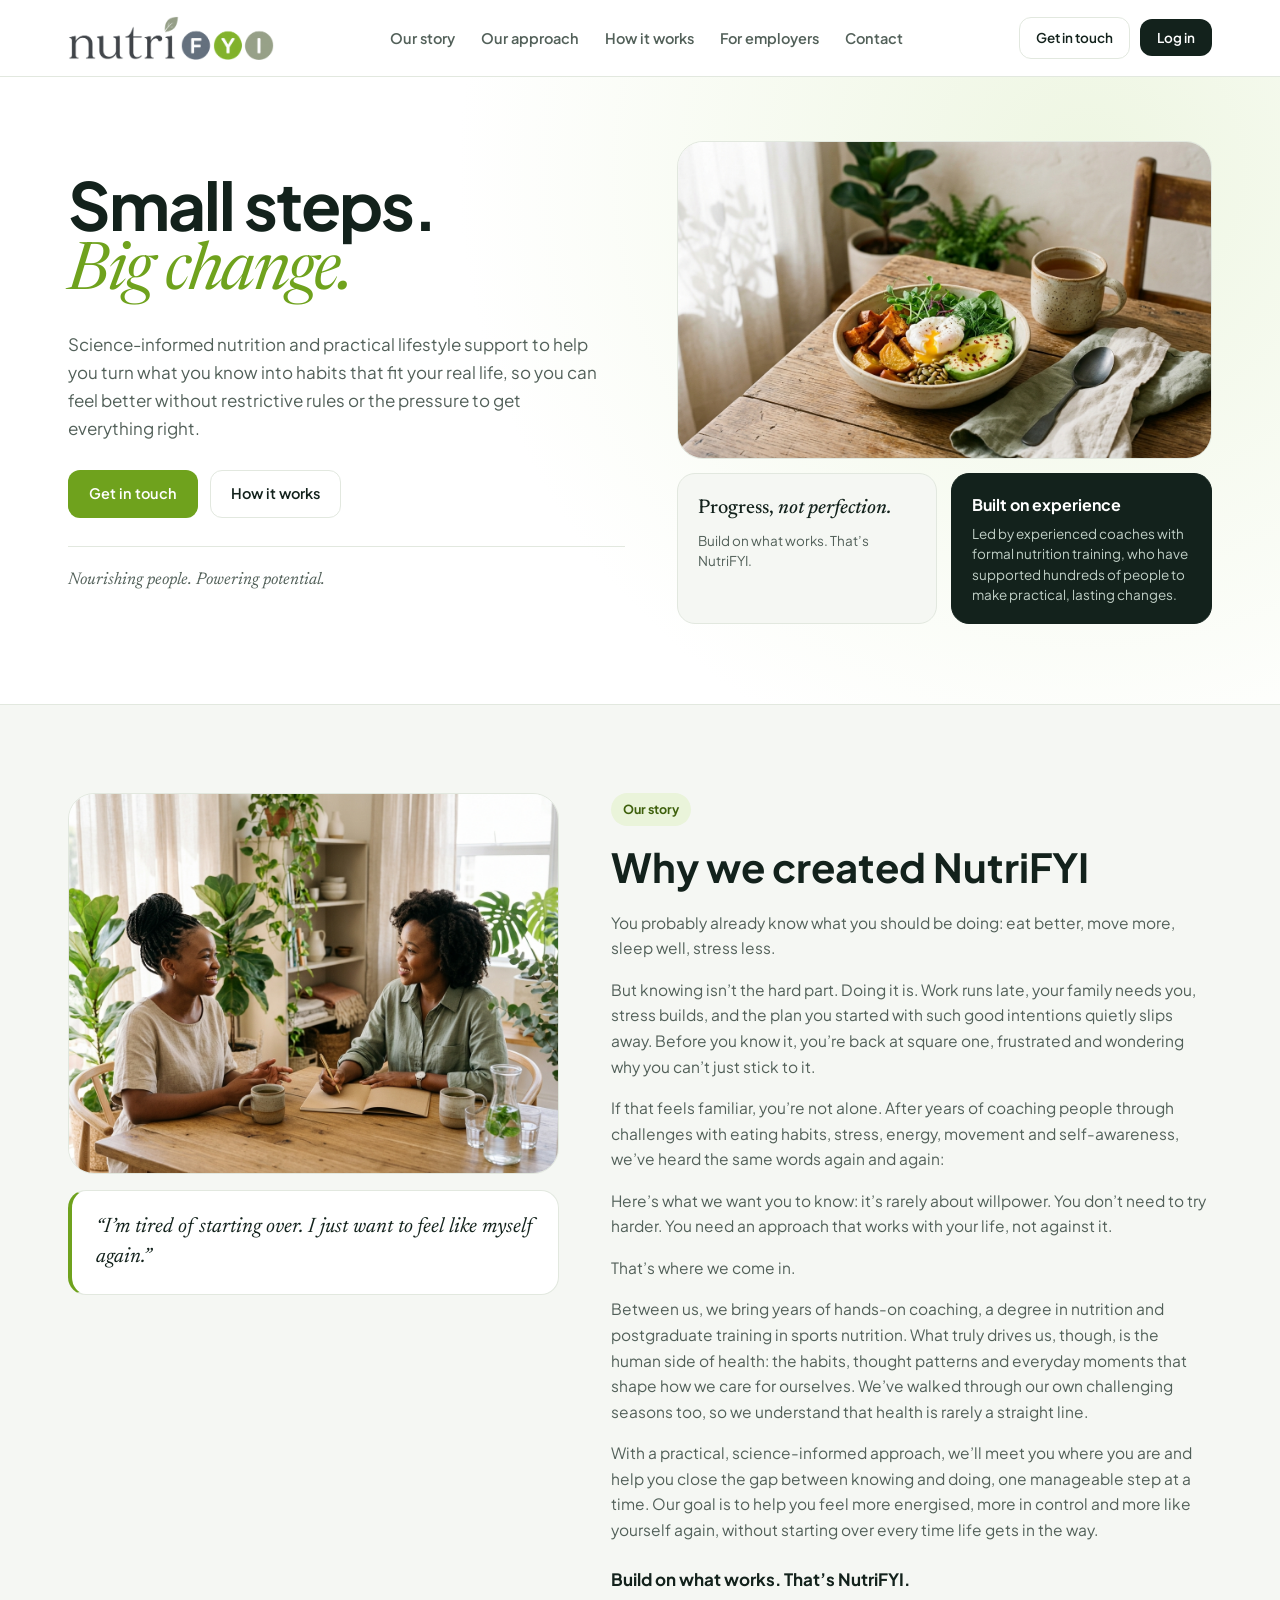
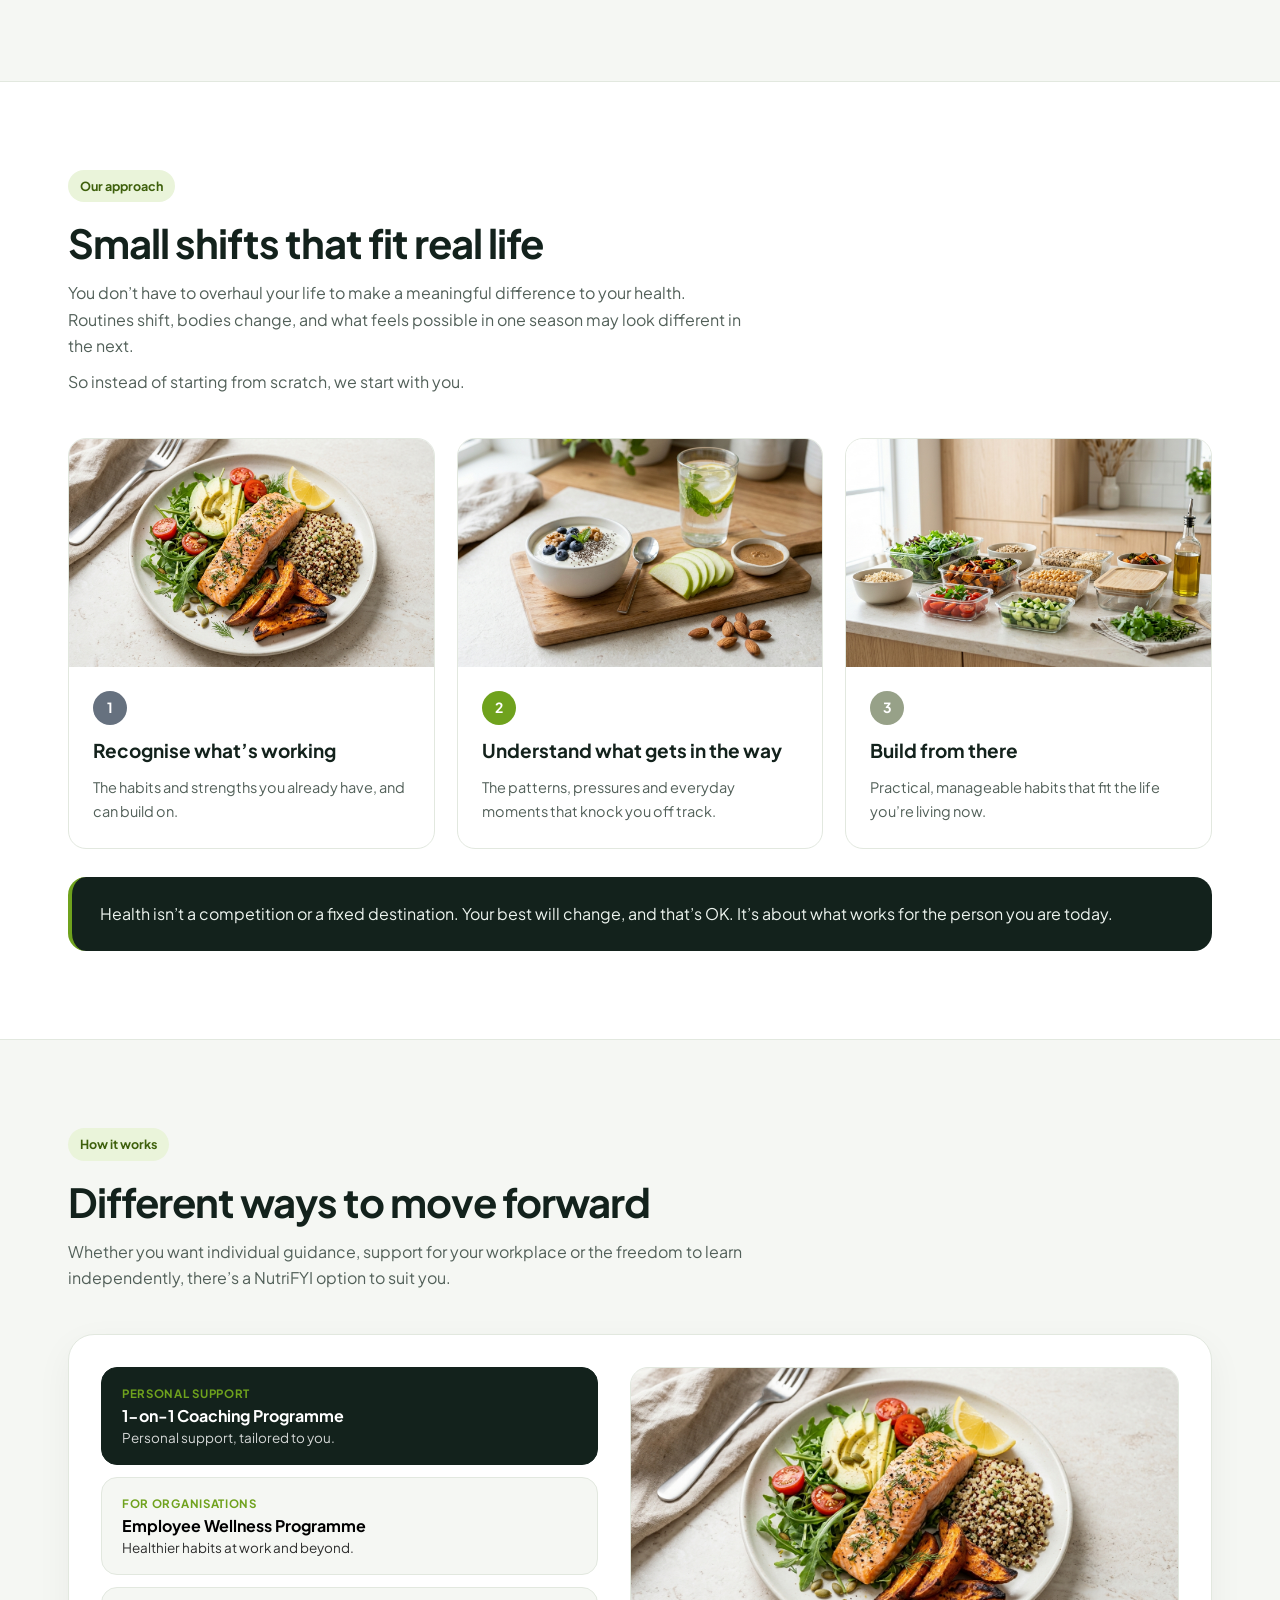
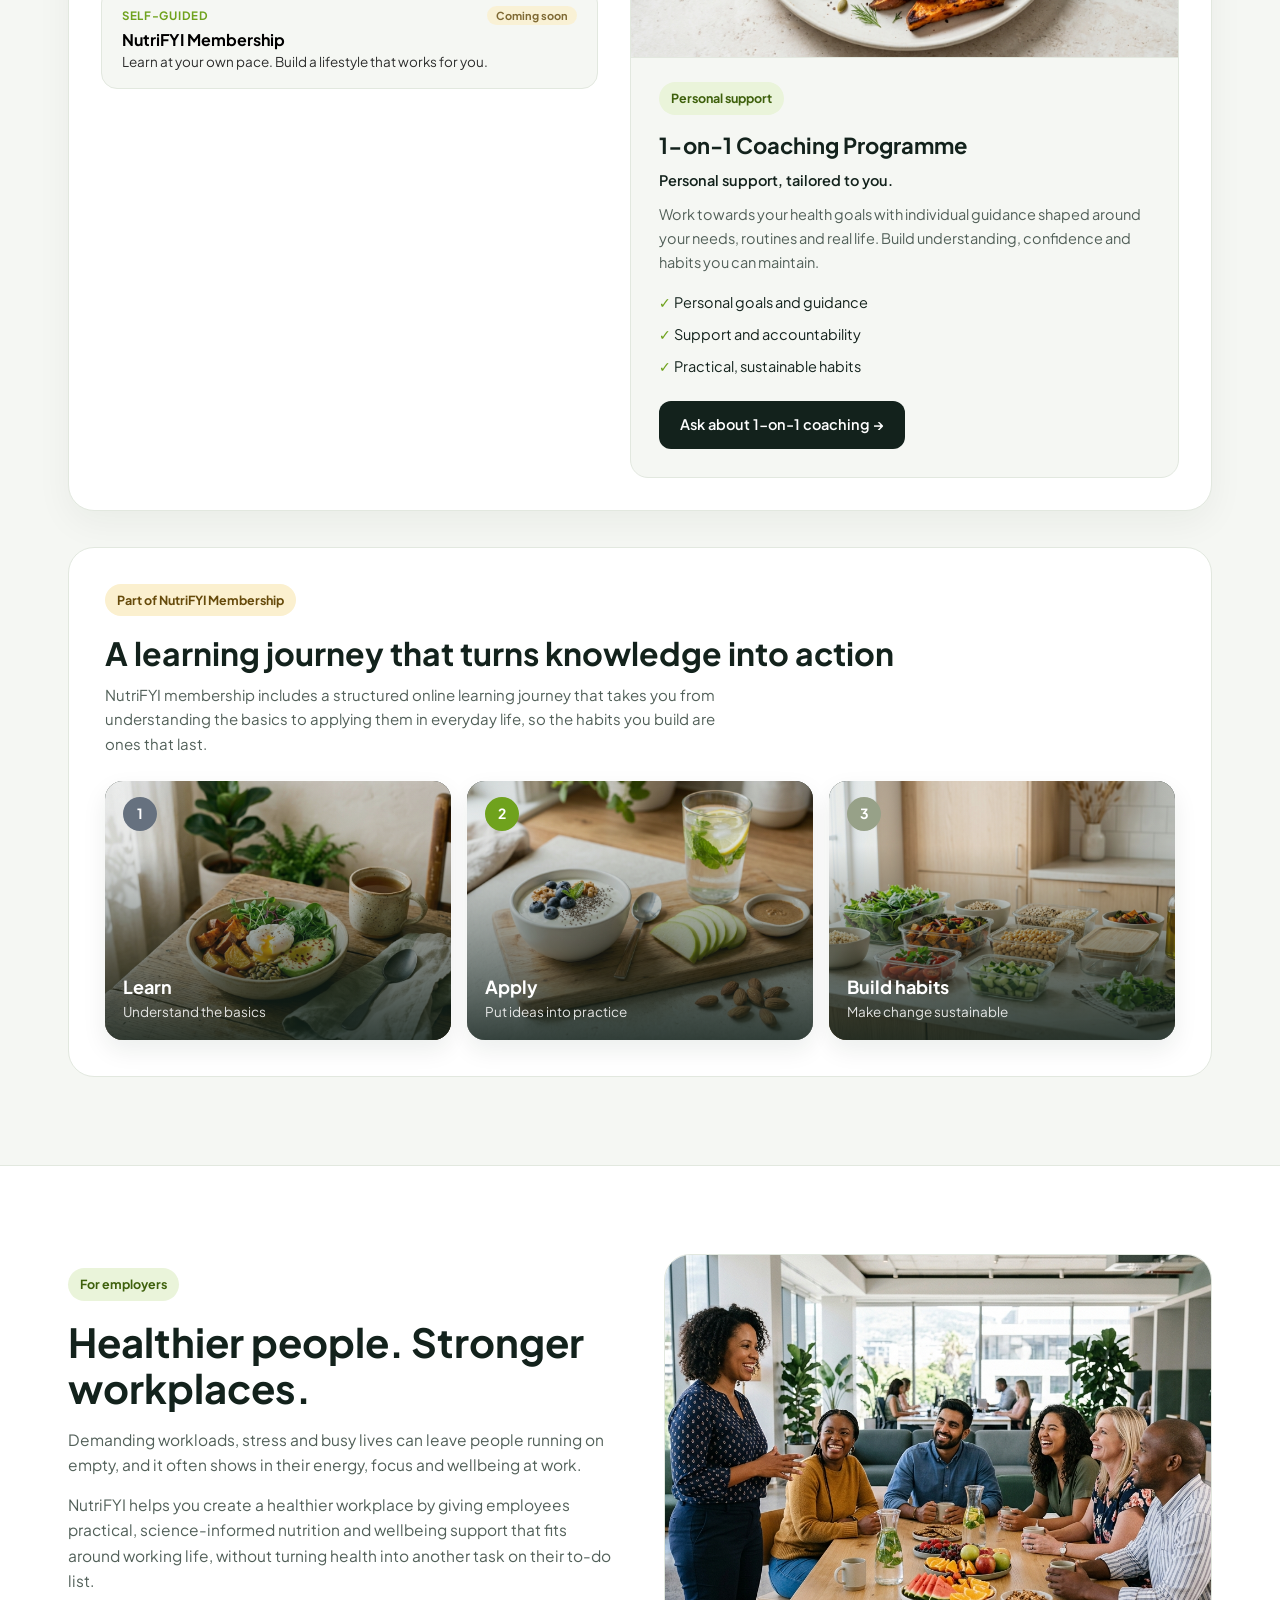
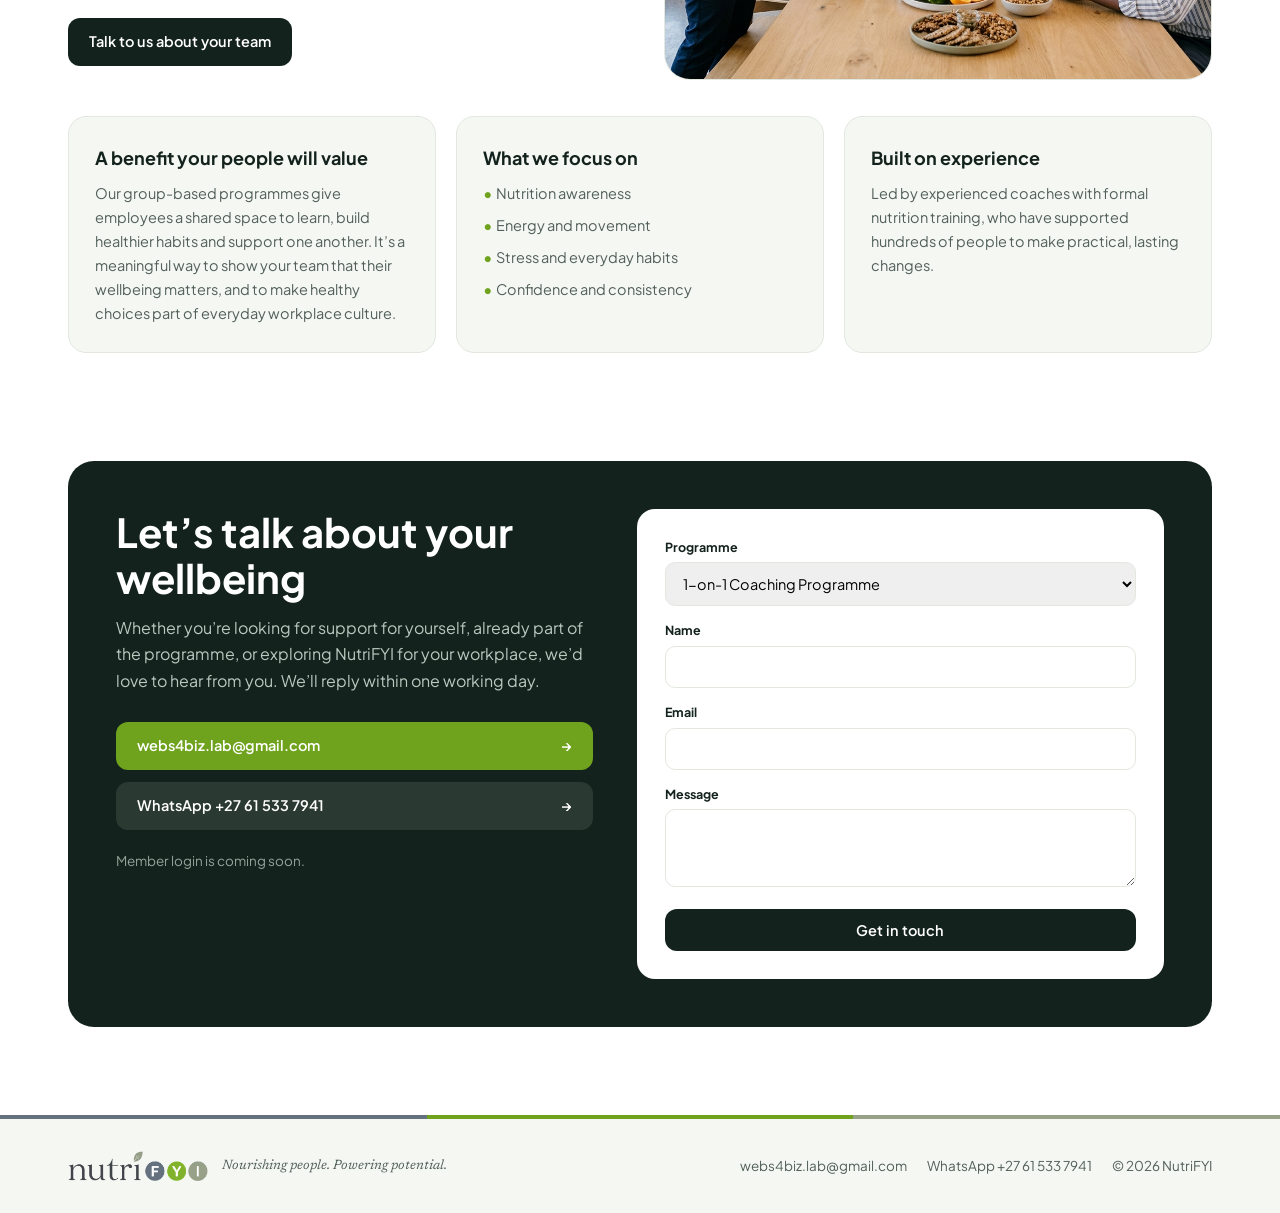
==== index.html @ c7977b9e "Initial NutriFYI website release" ====
<!DOCTYPE html>
<html lang="en">
<head>
  <meta charset="UTF-8" />
  <meta name="viewport" content="width=device-width, initial-scale=1.0" />
  <title>NutriFYI — Nourishing people. Powering potential.</title>
  <meta name="description" content="Science-informed nutrition and practical lifestyle support to help you turn what you know into habits that fit your real life." />
  <meta name="theme-color" content="#6fa21d" />

  <!-- Open Graph -->
  <meta property="og:type" content="website" />
  <meta property="og:title" content="NutriFYI — Small steps. Big change." />
  <meta property="og:description" content="Science-informed nutrition and practical lifestyle support for individuals and workplaces." />
  <meta property="og:image" content="assets/hero-editorial.jpg" />

  <link rel="icon" type="image/svg+xml" href="assets/favicon.svg" />
  <link rel="preconnect" href="https://fonts.googleapis.com" />
  <link rel="preconnect" href="https://fonts.gstatic.com" crossorigin />
  <link href="https://fonts.googleapis.com/css2?family=Newsreader:ital,opsz,wght@0,6..72,400;0,6..72,500;1,6..72,400&family=Plus+Jakarta+Sans:wght@400;500;600;700&display=swap" rel="stylesheet" />
  <link rel="stylesheet" href="css/styles.css" />
</head>
<body>

  <header>
    <div class="container nav">
      <a href="#top" class="brand" aria-label="NutriFYI home">
        <img src="assets/nutrifyi-logo.png" alt="NutriFYI" />
      </a>

      <ul class="nav-links">
        <li><a href="#story">Our story</a></li>
        <li><a href="#approach">Our approach</a></li>
        <li><a href="#how">How it works</a></li>
        <li><a href="#employers">For employers</a></li>
        <li><a href="#contact">Contact</a></li>
      </ul>

      <div class="nav-right">
        <a href="#contact" class="btn btn-outline btn-sm">Get in touch</a>
        <button type="button" class="btn btn-primary btn-sm" id="loginBtn" aria-expanded="false" aria-controls="loginPopover">Log in</button>
        <div class="login-popover" id="loginPopover" role="dialog" aria-label="Member login notice">
          <strong>Member login is coming soon.</strong>
          <p>We’ll let you know as soon as it’s ready.</p>
        </div>
      </div>

      <button type="button" class="mobile-btn" id="mobileMenuBtn" aria-label="Open menu" aria-expanded="false" aria-controls="mobileMenu">
        <svg width="20" height="20" viewBox="0 0 24 24" fill="none" stroke="currentColor" stroke-width="2"><path d="M4 7h16M4 12h16M4 17h16"/></svg>
      </button>
    </div>

    <nav class="mobile-menu" id="mobileMenu" aria-label="Mobile navigation">
      <a href="#story">Our story</a>
      <a href="#approach">Our approach</a>
      <a href="#how">How it works</a>
      <a href="#employers">For employers</a>
      <a href="#contact">Contact</a>
    </nav>
  </header>

  <main>
    <!-- Hero -->
    <section class="hero" id="top">
      <div class="container hero-grid">
        <div>
          <h1>Small steps.<span class="serif">Big change.</span></h1>
          <p class="hero-lede">
            Science-informed nutrition and practical lifestyle support to help you turn what you know into habits that fit your real life, so you can feel better without restrictive rules or the pressure to get everything right.
          </p>
          <div class="hero-actions">
            <a href="#contact" class="btn btn-leaf">Get in touch</a>
            <a href="#how" class="btn btn-outline">How it works</a>
          </div>
          <div class="hero-tagline">Nourishing people. Powering potential.</div>
        </div>

        <div class="hero-bento">
          <div class="bento-img-main">
            <img src="assets/hero-editorial.jpg" alt="Balanced whole-food breakfast bowl and herbal tea in natural morning light" />
          </div>
          <div class="bento-mini">
            <strong class="serif" style="font-size: 20px; font-weight: 500;">Progress, <em>not perfection.</em></strong>
            <p>Build on what works. That’s NutriFYI.</p>
          </div>
          <div class="bento-mini dark">
            <strong>Built on experience</strong>
            <p>Led by experienced coaches with formal nutrition training, who have supported hundreds of people to make practical, lasting changes.</p>
          </div>
        </div>
      </div>
    </section>

    <!-- Our Story -->
    <section class="section section-surface" id="story">
      <div class="container story-split">
        <div class="story-media-col">
          <div class="photo-card">
            <img src="assets/coaching-portrait.jpg" alt="NutriFYI coaching conversation over tea in a bright studio" loading="lazy" />
          </div>
          <blockquote class="story-quote-card">
            <p>“I’m tired of starting over. I just want to feel like myself again.”</p>
          </blockquote>
        </div>

        <div class="story-prose">
          <div class="pill-tag">Our story</div>
          <h2>Why we created NutriFYI</h2>
          <p>You probably already know what you should be doing: eat better, move more, sleep well, stress less.</p>
          <p>But knowing isn’t the hard part. Doing it is. Work runs late, your family needs you, stress builds, and the plan you started with such good intentions quietly slips away. Before you know it, you’re back at square one, frustrated and wondering why you can’t just stick to it.</p>
          <p>If that feels familiar, you’re not alone. After years of coaching people through challenges with eating habits, stress, energy, movement and self-awareness, we’ve heard the same words again and again:</p>
          <p>Here’s what we want you to know: it’s rarely about willpower. You don’t need to try harder. You need an approach that works with your life, not against it.</p>
          <p>That’s where we come in.</p>
          <p>Between us, we bring years of hands-on coaching, a degree in nutrition and postgraduate training in sports nutrition. What truly drives us, though, is the human side of health: the habits, thought patterns and everyday moments that shape how we care for ourselves. We’ve walked through our own challenging seasons too, so we understand that health is rarely a straight line.</p>
          <p>With a practical, science-informed approach, we’ll meet you where you are and help you close the gap between knowing and doing, one manageable step at a time. Our goal is to help you feel more energised, more in control and more like yourself again, without starting over every time life gets in the way.</p>
          <div class="story-signoff">Build on what works. That’s NutriFYI.</div>
        </div>
      </div>
    </section>

    <!-- Our Approach -->
    <section class="section" id="approach">
      <div class="container">
        <div class="section-head">
          <div class="pill-tag">Our approach</div>
          <h2>Small shifts that fit real life</h2>
          <p>You don’t have to overhaul your life to make a meaningful difference to your health. Routines shift, bodies change, and what feels possible in one season may look different in the next.</p>
          <p>So instead of starting from scratch, we start with you.</p>
        </div>

        <div class="method-grid">
          <div class="method-card">
            <div class="method-img-wrap">
              <img src="assets/food-balanced-lunch.jpg" alt="Balanced whole-food lunch plate with salmon, quinoa, roasted sweet potato, and greens" loading="lazy" />
            </div>
            <div class="method-body">
              <div class="step-badge" style="background: #66717f;">1</div>
              <h3>Recognise what’s working</h3>
              <p>The habits and strengths you already have, and can build on.</p>
            </div>
          </div>
          <div class="method-card">
            <div class="method-img-wrap">
              <img src="assets/food-smart-snacks.jpg" alt="Healthy afternoon snacks with Greek yogurt, berries, apple, almond butter, and mint water" loading="lazy" />
            </div>
            <div class="method-body">
              <div class="step-badge" style="background: #6fa21d;">2</div>
              <h3>Understand what gets in the way</h3>
              <p>The patterns, pressures and everyday moments that knock you off track.</p>
            </div>
          </div>
          <div class="method-card">
            <div class="method-img-wrap">
              <img src="assets/food-meal-prep.jpg" alt="Fresh weekly whole-food meal prep containers with leafy greens, roasted vegetables, grains, and chickpeas" loading="lazy" />
            </div>
            <div class="method-body">
              <div class="step-badge" style="background: #97a188;">3</div>
              <h3>Build from there</h3>
              <p>Practical, manageable habits that fit the life you’re living now.</p>
            </div>
          </div>
        </div>

        <div class="approach-callout">
          Health isn’t a competition or a fixed destination. Your best will change, and that’s OK. It’s about what works for the person you are today.
        </div>
      </div>
    </section>

    <!-- How It Works -->
    <section class="section section-surface" id="how">
      <div class="container">
        <div class="section-head">
          <div class="pill-tag">How it works</div>
          <h2>Different ways to move forward</h2>
          <p>Whether you want individual guidance, support for your workplace or the freedom to learn independently, there’s a NutriFYI option to suit you.</p>
        </div>

        <div class="finder-shell">
          <div class="finder-options">
            <button type="button" class="finder-opt active" data-key="coaching">
              <div class="finder-opt-top"><small>Personal support</small></div>
              <strong>1-on-1 Coaching Programme</strong>
              <span>Personal support, tailored to you.</span>
            </button>
            <button type="button" class="finder-opt" data-key="workplace">
              <div class="finder-opt-top"><small>For organisations</small></div>
              <strong>Employee Wellness Programme</strong>
              <span>Healthier habits at work and beyond.</span>
            </button>
            <button type="button" class="finder-opt" data-key="membership">
              <div class="finder-opt-top">
                <small>Self-guided</small>
                <span class="pill-tag pill-honey" style="margin:0; padding:3px 9px; font-size:11px;">Coming soon</span>
              </div>
              <strong>NutriFYI Membership</strong>
              <span>Learn at your own pace. Build a lifestyle that works for you.</span>
            </button>
          </div>

          <div class="finder-result" id="fitResult">
            <img class="finder-photo" src="assets/food-balanced-lunch.jpg" alt="Balanced whole-food lunch plate" loading="lazy" />
            <div class="finder-result-body">
              <span class="pill-tag" style="margin-bottom: 12px;">Personal support</span>
              <h3>1-on-1 Coaching Programme</h3>
              <div class="sub">Personal support, tailored to you.</div>
              <p style="color: var(--muted); font-size: 14.5px;">Work towards your health goals with individual guidance shaped around your needs, routines and real life. Build understanding, confidence and habits you can maintain.</p>
              <ul>
                <li>Personal goals and guidance</li>
                <li>Support and accountability</li>
                <li>Practical, sustainable habits</li>
              </ul>
              <a href="#contact" class="btn btn-primary" onclick="preselectProgramme('1-on-1 Coaching Programme')">Ask about 1-on-1 coaching →</a>
            </div>
          </div>
        </div>

        <!-- Part of NutriFYI Membership -->
        <div class="journey-banner">
          <div class="pill-tag pill-honey">Part of NutriFYI Membership</div>
          <h3>A learning journey that turns knowledge into action</h3>
          <p style="color: var(--muted); font-size: 15px; max-width: 640px;">NutriFYI membership includes a structured online learning journey that takes you from understanding the basics to applying them in everyday life, so the habits you build are ones that last.</p>

          <div class="journey-overlay-grid">
            <div class="journey-overlay-card">
              <img src="assets/hero-editorial.jpg" alt="Whole-food breakfast bowl" loading="lazy" />
              <div class="journey-overlay-content">
                <div class="step-badge" style="background: #66717f;">1</div>
                <div>
                  <strong>Learn</strong>
                  <span>Understand the basics</span>
                </div>
              </div>
            </div>
            <div class="journey-overlay-card">
              <img src="assets/food-smart-snacks.jpg" alt="Healthy afternoon snacks" loading="lazy" />
              <div class="journey-overlay-content">
                <div class="step-badge" style="background: #6fa21d;">2</div>
                <div>
                  <strong>Apply</strong>
                  <span>Put ideas into practice</span>
                </div>
              </div>
            </div>
            <div class="journey-overlay-card">
              <img src="assets/food-meal-prep.jpg" alt="Weekly whole-food meal prep" loading="lazy" />
              <div class="journey-overlay-content">
                <div class="step-badge" style="background: #97a188;">3</div>
                <div>
                  <strong>Build habits</strong>
                  <span>Make change sustainable</span>
                </div>
              </div>
            </div>
          </div>
        </div>
      </div>
    </section>

    <!-- For Employers -->
    <section class="section" id="employers">
      <div class="container">
        <div class="employers-top">
          <div>
            <div class="pill-tag">For employers</div>
            <h2>Healthier people. Stronger workplaces.</h2>
            <p style="color: var(--muted); font-size: 15.5px; margin-bottom: 14px;">Demanding workloads, stress and busy lives can leave people running on empty, and it often shows in their energy, focus and wellbeing at work.</p>
            <p style="color: var(--muted); font-size: 15.5px; margin-bottom: 24px;">NutriFYI helps you create a healthier workplace by giving employees practical, science-informed nutrition and wellbeing support that fits around working life, without turning health into another task on their to-do list.</p>
            <a href="#contact" class="btn btn-primary" onclick="preselectProgramme('Employee Wellness Programme')">Talk to us about your team</a>
          </div>
          <div class="photo-card">
            <img src="assets/workplace-wellness.jpg" alt="Workplace team participating in a NutriFYI wellbeing session" loading="lazy" />
          </div>
        </div>

        <div class="employers-cards">
          <div class="emp-card">
            <h3>A benefit your people will value</h3>
            <p>Our group-based programmes give employees a shared space to learn, build healthier habits and support one another. It’s a meaningful way to show your team that their wellbeing matters, and to make healthy choices part of everyday workplace culture.</p>
          </div>
          <div class="emp-card">
            <h3>What we focus on</h3>
            <ul>
              <li>Nutrition awareness</li>
              <li>Energy and movement</li>
              <li>Stress and everyday habits</li>
              <li>Confidence and consistency</li>
            </ul>
          </div>
          <div class="emp-card">
            <h3>Built on experience</h3>
            <p>Led by experienced coaches with formal nutrition training, who have supported hundreds of people to make practical, lasting changes.</p>
          </div>
        </div>
      </div>
    </section>

    <!-- Contact -->
    <section class="section" id="contact" style="padding-top: 20px;">
      <div class="container">
        <div class="contact-box">
          <div>
            <h2>Let’s talk about your wellbeing</h2>
            <p style="margin-bottom: 28px;">Whether you’re looking for support for yourself, already part of the programme, or exploring NutriFYI for your workplace, we’d love to hear from you. We’ll reply within one working day.</p>
            <div class="contact-channels">
              <!-- Temporary test email — update to hello@nutrifyi.co.za before final launch -->
              <a href="mailto:webs4biz.lab@gmail.com" class="btn btn-leaf" style="justify-content: space-between;">
                <span>webs4biz.lab@gmail.com</span><span>→</span>
              </a>
              <a href="https://wa.me/27615337941" target="_blank" rel="noopener noreferrer" class="btn btn-whatsapp">
                <span>WhatsApp +27 61 533 7941</span><span>→</span>
              </a>
            </div>
            <p style="font-size: 13.5px; opacity: 0.78;">Member login is coming soon.</p>
          </div>

          <div class="contact-form">
            <form name="contact" method="POST" data-netlify="true" netlify-honeypot="bot-field" id="contactForm">
              <input type="hidden" name="form-name" value="contact" />
              <input type="hidden" name="subject" value="New NutriFYI enquiry from %{formName} (%{submissionId})" />
              <p class="sr-only">
                <label>Don’t fill this out if you’re human: <input name="bot-field" /></label>
              </p>

              <div class="field">
                <label for="programme">Programme</label>
                <select id="programme" name="programme">
                  <option value="1-on-1 Coaching Programme">1-on-1 Coaching Programme</option>
                  <option value="Employee Wellness Programme">Employee Wellness Programme</option>
                  <option value="NutriFYI Membership">NutriFYI Membership</option>
                </select>
              </div>
              <div class="field">
                <label for="name">Name</label>
                <input id="name" name="name" type="text" autocomplete="name" required />
              </div>
              <div class="field">
                <label for="email">Email</label>
                <input id="email" name="email" type="email" autocomplete="email" required />
              </div>
              <div class="field">
                <label for="message">Message</label>
                <textarea id="message" name="message" rows="3"></textarea>
              </div>
              <button type="submit" class="btn btn-primary" style="width: 100%;">Get in touch</button>
            </form>
            <div class="form-status" id="formStatus" role="status" aria-live="polite"></div>
          </div>
        </div>
      </div>
    </section>
  </main>

  <div class="fyi-bar">
    <div style="background: #66717f;"></div>
    <div style="background: #6fa21d;"></div>
    <div style="background: #97a188;"></div>
  </div>
  <footer>
    <div class="container footer-flex">
      <div class="footer-brand">
        <img src="assets/nutrifyi-logo.png" alt="NutriFYI" />
        <em class="serif">Nourishing people. Powering potential.</em>
      </div>
      <div class="footer-links">
        <!-- Temporary test email — update to hello@nutrifyi.co.za before final launch -->
        <a href="mailto:webs4biz.lab@gmail.com">webs4biz.lab@gmail.com</a>
        <a href="https://wa.me/27615337941" target="_blank" rel="noopener noreferrer">WhatsApp +27 61 533 7941</a>
        <span>© 2026 NutriFYI</span>
      </div>
    </div>
  </footer>

  <script src="js/main.js"></script>
</body>
</html>
---- css/styles.css ----
:root {
  --bg: #ffffff;
  --surface: #f5f7f3;
  --surface-2: #edf2e8;
  --ink: #13221c;
  --muted: #526059;
  --line: #e2e8df;
  --leaf: #6fa21d;
  --leaf-soft: #eaf4da;
  --slate: #66717f;
  --sage: #97a188;
  --honey-bg: #fbf0cf;
  --honey-ink: #664a0a;
  --radius: 18px;
  --radius-lg: 26px;
}

* { box-sizing: border-box; margin: 0; padding: 0; }
html { scroll-behavior: smooth; }
body {
  font-family: 'Plus Jakarta Sans', system-ui, -apple-system, sans-serif;
  background: var(--bg);
  color: var(--ink);
  line-height: 1.65;
  -webkit-font-smoothing: antialiased;
}

.container { max-width: 1200px; margin: 0 auto; padding: 0 28px; }
.serif { font-family: 'Newsreader', Georgia, serif; }
.sr-only {
  position: absolute; width: 1px; height: 1px; padding: 0; margin: -1px;
  overflow: hidden; clip: rect(0, 0, 0, 0); white-space: nowrap; border: 0;
}

/* Header */
header {
  position: sticky;
  top: 0;
  z-index: 100;
  background: rgba(255, 255, 255, 0.92);
  backdrop-filter: blur(14px);
  border-bottom: 1px solid var(--line);
}
.nav {
  height: 76px;
  display: flex;
  align-items: center;
  justify-content: space-between;
  gap: 24px;
}
.brand {
  text-decoration: none;
  flex-shrink: 0;
  display: inline-flex;
  align-items: center;
}
.brand img { height: 44px; width: auto; display: block; }
.nav-links {
  display: flex;
  list-style: none;
  gap: 26px;
}
.nav-links a {
  text-decoration: none;
  color: var(--muted);
  font-size: 14.5px;
  font-weight: 600;
  white-space: nowrap;
  transition: color 0.2s;
}
.nav-links a:hover { color: var(--ink); }
.nav-right {
  display: flex;
  gap: 10px;
  align-items: center;
  flex-shrink: 0;
  position: relative;
}

.btn {
  display: inline-flex;
  align-items: center;
  justify-content: center;
  gap: 8px;
  padding: 11px 20px;
  border-radius: 12px;
  font-size: 14.5px;
  font-weight: 600;
  text-decoration: none;
  border: 1.5px solid transparent;
  cursor: pointer;
  white-space: nowrap;
  font-family: inherit;
  transition: all 0.2s;
}
.btn-sm { padding: 9px 16px; font-size: 13.5px; }
.btn-primary { background: var(--ink); color: #fff; }
.btn-primary:hover { background: #1e352c; transform: translateY(-1px); }
.btn-leaf { background: var(--leaf); color: #fff; }
.btn-leaf:hover { background: #5e8a16; transform: translateY(-1px); }
.btn-outline { background: #fff; color: var(--ink); border-color: var(--line); }
.btn-outline:hover { border-color: var(--ink); background: var(--surface); }

/* Login Popover */
.login-popover {
  display: none;
  position: absolute;
  top: calc(100% + 12px);
  right: 0;
  width: 280px;
  background: #fff;
  border: 1px solid var(--line);
  border-radius: 16px;
  padding: 18px 20px;
  box-shadow: 0 18px 44px rgba(19, 34, 28, 0.14);
  z-index: 150;
}
.login-popover.open { display: block; }
.login-popover strong { display: block; font-size: 14.5px; color: var(--ink); margin-bottom: 4px; }
.login-popover p { font-size: 13.5px; color: var(--muted); }

.mobile-btn {
  display: none;
  width: 42px; height: 42px;
  border-radius: 10px;
  border: 1px solid var(--line);
  background: #fff;
  cursor: pointer;
  align-items: center;
  justify-content: center;
  color: var(--ink);
}
.mobile-menu {
  display: none;
  padding: 16px 28px 24px;
  border-top: 1px solid var(--line);
  background: #fff;
}
.mobile-menu.open { display: block; }
.mobile-menu a {
  display: block;
  padding: 11px 0;
  text-decoration: none;
  color: var(--ink);
  font-weight: 600;
  border-bottom: 1px solid var(--line);
}

/* Pill Tag */
.pill-tag {
  display: inline-flex;
  align-items: center;
  gap: 8px;
  background: var(--leaf-soft);
  color: #3e600c;
  font-size: 12.5px;
  font-weight: 700;
  padding: 6px 12px;
  border-radius: 999px;
  margin-bottom: 18px;
}
.pill-honey {
  background: var(--honey-bg);
  color: var(--honey-ink);
}

/* Hero */
.hero {
  padding: 64px 0 80px;
  background: radial-gradient(circle at 85% 15%, #eef6e2 0%, rgba(255, 255, 255, 0) 52%);
}
.hero-grid {
  display: grid;
  grid-template-columns: 1.02fr 0.98fr;
  gap: 52px;
  align-items: center;
}
.hero h1 {
  font-size: clamp(44px, 5.2vw, 66px);
  line-height: 1.05;
  letter-spacing: -0.03em;
  font-weight: 700;
  margin-bottom: 22px;
}
.hero h1 .serif {
  display: block;
  font-weight: 400;
  font-style: italic;
  color: var(--leaf);
}
.hero-lede {
  font-size: 17px;
  color: var(--muted);
  max-width: 530px;
  margin-bottom: 28px;
}
.hero-actions { display: flex; gap: 12px; flex-wrap: wrap; margin-bottom: 28px; }
.hero-tagline {
  font-family: 'Newsreader', Georgia, serif;
  font-style: italic;
  font-size: 17px;
  color: var(--muted);
  padding-top: 20px;
  border-top: 1px solid var(--line);
}

/* Hero Bento */
.hero-bento {
  display: grid;
  grid-template-columns: 1fr 1fr;
  gap: 14px;
}
.bento-img-main {
  grid-column: span 2;
  border-radius: var(--radius-lg);
  overflow: hidden;
  border: 1px solid var(--line);
  aspect-ratio: 16 / 9.5;
  background: var(--surface);
}
.bento-img-main img { width: 100%; height: 100%; object-fit: cover; display: block; }
.bento-mini {
  background: var(--surface);
  border: 1px solid var(--line);
  border-radius: var(--radius);
  padding: 18px 20px;
}
.bento-mini.dark {
  background: var(--ink);
  color: #fff;
  border-color: var(--ink);
}
.bento-mini strong { font-size: 16px; display: block; margin-bottom: 6px; }
.bento-mini p { font-size: 13.5px; color: var(--muted); margin: 0; line-height: 1.5; }
.bento-mini.dark p { color: #c1d0c7; }

/* Sections */
.section { padding: 88px 0; }
.section-surface {
  background: var(--surface);
  border-top: 1px solid var(--line);
  border-bottom: 1px solid var(--line);
}
.section-head {
  max-width: 680px;
  margin-bottom: 42px;
}
.section-head h2 {
  font-size: clamp(28px, 3.2vw, 40px);
  letter-spacing: -0.025em;
  line-height: 1.15;
  margin-bottom: 14px;
}
.section-head p { color: var(--muted); font-size: 16px; }
.section-head p + p { margin-top: 10px; }

/* Our Story */
.story-split {
  display: grid;
  grid-template-columns: 0.9fr 1.1fr;
  gap: 52px;
  align-items: start;
}
.story-media-col {
  position: sticky;
  top: 104px;
  display: flex;
  flex-direction: column;
  gap: 16px;
}
.photo-card {
  border-radius: var(--radius-lg);
  overflow: hidden;
  border: 1px solid var(--line);
  background: #fff;
}
.photo-card img { width: 100%; aspect-ratio: 4 / 3.1; object-fit: cover; display: block; }
.story-quote-card {
  background: #fff;
  border: 1px solid var(--line);
  border-left: 4px solid var(--leaf);
  border-radius: var(--radius);
  padding: 22px 24px;
}
.story-quote-card p {
  font-family: 'Newsreader', Georgia, serif;
  font-style: italic;
  font-size: 21px;
  line-height: 1.4;
  color: var(--ink);
}
.story-prose h2 {
  font-size: clamp(28px, 3.2vw, 40px);
  line-height: 1.15;
  margin-bottom: 20px;
}
.story-prose p { color: var(--muted); font-size: 15.5px; margin-bottom: 16px; }
.story-signoff {
  margin-top: 22px;
  font-size: 17px;
  font-weight: 700;
  color: var(--ink);
}

/* Our Approach */
.method-grid {
  display: grid;
  grid-template-columns: repeat(3, 1fr);
  gap: 22px;
  margin-bottom: 28px;
}
.method-card {
  background: #fff;
  border: 1px solid var(--line);
  border-radius: var(--radius);
  overflow: hidden;
  display: flex;
  flex-direction: column;
  transition: transform 0.2s, box-shadow 0.2s;
}
.method-card:hover {
  transform: translateY(-3px);
  box-shadow: 0 14px 34px rgba(19, 34, 28, 0.07);
}
.method-img-wrap {
  aspect-ratio: 16 / 10;
  overflow: hidden;
  background: var(--surface);
}
.method-img-wrap img {
  width: 100%;
  height: 100%;
  object-fit: cover;
  display: block;
  transition: transform 0.35s ease;
}
.method-card:hover .method-img-wrap img { transform: scale(1.03); }
.method-body {
  padding: 24px;
  display: flex;
  flex-direction: column;
  gap: 10px;
  flex-grow: 1;
}
.step-badge {
  width: 34px; height: 34px;
  border-radius: 50%;
  display: flex; align-items: center; justify-content: center;
  font-weight: 700; color: #fff; font-size: 14px;
}
.method-card h3 { font-size: 19px; }
.method-card p { font-size: 14.5px; color: var(--muted); }
.approach-callout {
  background: var(--ink);
  color: #edf4ef;
  border-radius: var(--radius);
  padding: 24px 28px;
  border-left: 4px solid var(--leaf);
  font-size: 16px;
}

/* How It Works */
.finder-shell {
  background: #fff;
  border: 1px solid var(--line);
  border-radius: var(--radius-lg);
  padding: 32px;
  display: grid;
  grid-template-columns: 0.95fr 1.05fr;
  gap: 32px;
  align-items: start;
  box-shadow: 0 12px 36px rgba(19, 34, 28, 0.05);
  margin-bottom: 36px;
}
.finder-options { display: flex; flex-direction: column; gap: 12px; }
.finder-opt {
  text-align: left;
  padding: 18px 20px;
  border-radius: 16px;
  border: 1.5px solid var(--line);
  background: var(--surface);
  cursor: pointer;
  font-family: inherit;
  transition: all 0.2s;
}
.finder-opt:hover { border-color: var(--ink); }
.finder-opt.active {
  background: var(--ink);
  color: #fff;
  border-color: var(--ink);
}
.finder-opt-top {
  display: flex;
  align-items: center;
  justify-content: space-between;
  gap: 8px;
  margin-bottom: 4px;
}
.finder-opt small {
  font-size: 11.5px;
  font-weight: 700;
  text-transform: uppercase;
  letter-spacing: 0.06em;
  color: var(--leaf);
}
.finder-opt strong { display: block; font-size: 16px; margin-bottom: 3px; }
.finder-opt span { font-size: 13.5px; opacity: 0.82; display: block; }

.finder-result {
  background: var(--surface);
  border: 1px solid var(--line);
  border-radius: var(--radius);
  overflow: hidden;
}
.finder-photo {
  width: 100%;
  aspect-ratio: 16 / 8.5;
  object-fit: cover;
  display: block;
  border-bottom: 1px solid var(--line);
}
.finder-result-body { padding: 24px 28px 28px; }
.finder-result h3 { font-size: 22px; margin-bottom: 6px; }
.finder-result .sub { font-weight: 600; color: var(--ink); font-size: 14.5px; margin-bottom: 10px; }
.finder-result ul { list-style: none; margin: 16px 0 22px; display: grid; gap: 8px; font-size: 14.5px; }
.finder-result li::before { content: "✓ "; color: var(--leaf); font-weight: 700; }

/* Membership Learning Journey Sub-Banner (Full-Bleed Overlay Cards) */
.journey-banner {
  background: #fff;
  border: 1px solid var(--line);
  border-radius: var(--radius-lg);
  padding: 36px;
}
.journey-banner h3 {
  font-size: clamp(24px, 2.8vw, 32px);
  line-height: 1.2;
  margin-bottom: 10px;
}
.journey-overlay-grid {
  display: grid;
  grid-template-columns: repeat(3, 1fr);
  gap: 16px;
  margin-top: 24px;
}
.journey-overlay-card {
  position: relative;
  border-radius: 18px;
  overflow: hidden;
  aspect-ratio: 4 / 3;
  background: #1c2822;
  box-shadow: 0 10px 24px rgba(19, 34, 28, 0.08);
}
.journey-overlay-card img {
  width: 100%; height: 100%; object-fit: cover; display: block;
  transition: transform 0.35s ease;
}
.journey-overlay-card:hover img { transform: scale(1.04); }
.journey-overlay-content {
  position: absolute;
  inset: 0;
  background: linear-gradient(180deg, rgba(19, 34, 28, 0.08) 25%, rgba(19, 34, 28, 0.84) 100%);
  padding: 16px 18px;
  display: flex;
  flex-direction: column;
  justify-content: space-between;
  color: #fff;
}
.journey-overlay-content strong { display: block; font-size: 18px; line-height: 1.2; }
.journey-overlay-content span { font-size: 13.5px; color: rgba(255, 255, 255, 0.86); }

/* For Employers */
.employers-top {
  display: grid;
  grid-template-columns: 1fr 1fr;
  gap: 48px;
  align-items: center;
  margin-bottom: 36px;
}
.employers-top h2 {
  font-size: clamp(28px, 3.2vw, 40px);
  line-height: 1.15;
  margin-bottom: 16px;
}
.employers-cards {
  display: grid;
  grid-template-columns: repeat(3, 1fr);
  gap: 20px;
}
.emp-card {
  background: var(--surface);
  border: 1px solid var(--line);
  border-radius: var(--radius);
  padding: 26px;
}
.emp-card h3 { font-size: 18px; margin-bottom: 10px; }
.emp-card p, .emp-card li { font-size: 14.5px; color: var(--muted); }
.emp-card ul { list-style: none; display: grid; gap: 8px; }
.emp-card li::before { content: "• "; color: var(--leaf); font-weight: 700; }

/* Contact */
.contact-box {
  background: var(--ink);
  color: #fff;
  border-radius: var(--radius-lg);
  padding: 48px;
  display: grid;
  grid-template-columns: 0.95fr 1.05fr;
  gap: 44px;
  align-items: start;
}
.contact-box h2 {
  font-size: clamp(28px, 3.2vw, 40px);
  line-height: 1.15;
  margin-bottom: 14px;
}
.contact-box p { color: #b9c9c0; }
.contact-channels {
  display: grid;
  gap: 12px;
  margin-bottom: 20px;
}
.btn-whatsapp {
  background: rgba(255, 255, 255, 0.1);
  color: #fff;
  justify-content: space-between;
}
.btn-whatsapp:hover { background: rgba(255, 255, 255, 0.18); }
.contact-form {
  background: #fff;
  color: var(--ink);
  border-radius: var(--radius);
  padding: 28px;
}
.field { margin-bottom: 14px; }
.field label { display: block; font-size: 12.5px; font-weight: 700; margin-bottom: 5px; }
.field input, .field select, .field textarea {
  width: 100%; padding: 11px 13px; border-radius: 10px;
  border: 1.5px solid var(--line); font-family: inherit; font-size: 14.5px;
}
.field input:focus, .field select:focus, .field textarea:focus { outline: none; border-color: var(--leaf); }
.form-status {
  display: none;
  padding: 16px;
  border-radius: 12px;
  font-size: 14px;
}
.form-status.success { display: block; background: var(--leaf-soft); color: #2b4507; }
.form-status.error { display: block; background: #fdecec; color: #7a1f1f; margin-top: 12px; }

.fyi-bar { display: grid; grid-template-columns: 1fr 1fr 1fr; height: 4px; }
footer {
  background: var(--surface);
  padding: 32px 0;
  font-size: 13.5px;
  color: var(--muted);
}
.footer-flex {
  display: flex; justify-content: space-between; align-items: center; gap: 20px; flex-wrap: wrap;
}
.footer-brand {
  display: flex; align-items: center; gap: 14px; flex-wrap: wrap;
}
.footer-brand img { height: 30px; width: auto; display: block; }
.footer-links { display: flex; gap: 20px; flex-wrap: wrap; }
.footer-flex a { color: var(--muted); text-decoration: none; }
.footer-flex a:hover { color: var(--ink); }

@media (max-width: 960px) {
  .nav-links, .nav-right { display: none; }
  .mobile-btn { display: inline-flex; }
  .hero-grid, .story-split, .method-grid, .finder-shell, .journey-overlay-grid, .employers-top, .employers-cards, .contact-box {
    grid-template-columns: 1fr;
  }
  .story-media-col { position: static; }
  .contact-box { padding: 28px; }
}
@media (max-width: 580px) {
  .hero-bento { grid-template-columns: 1fr; }
  .bento-img-main { grid-column: span 1; }
}
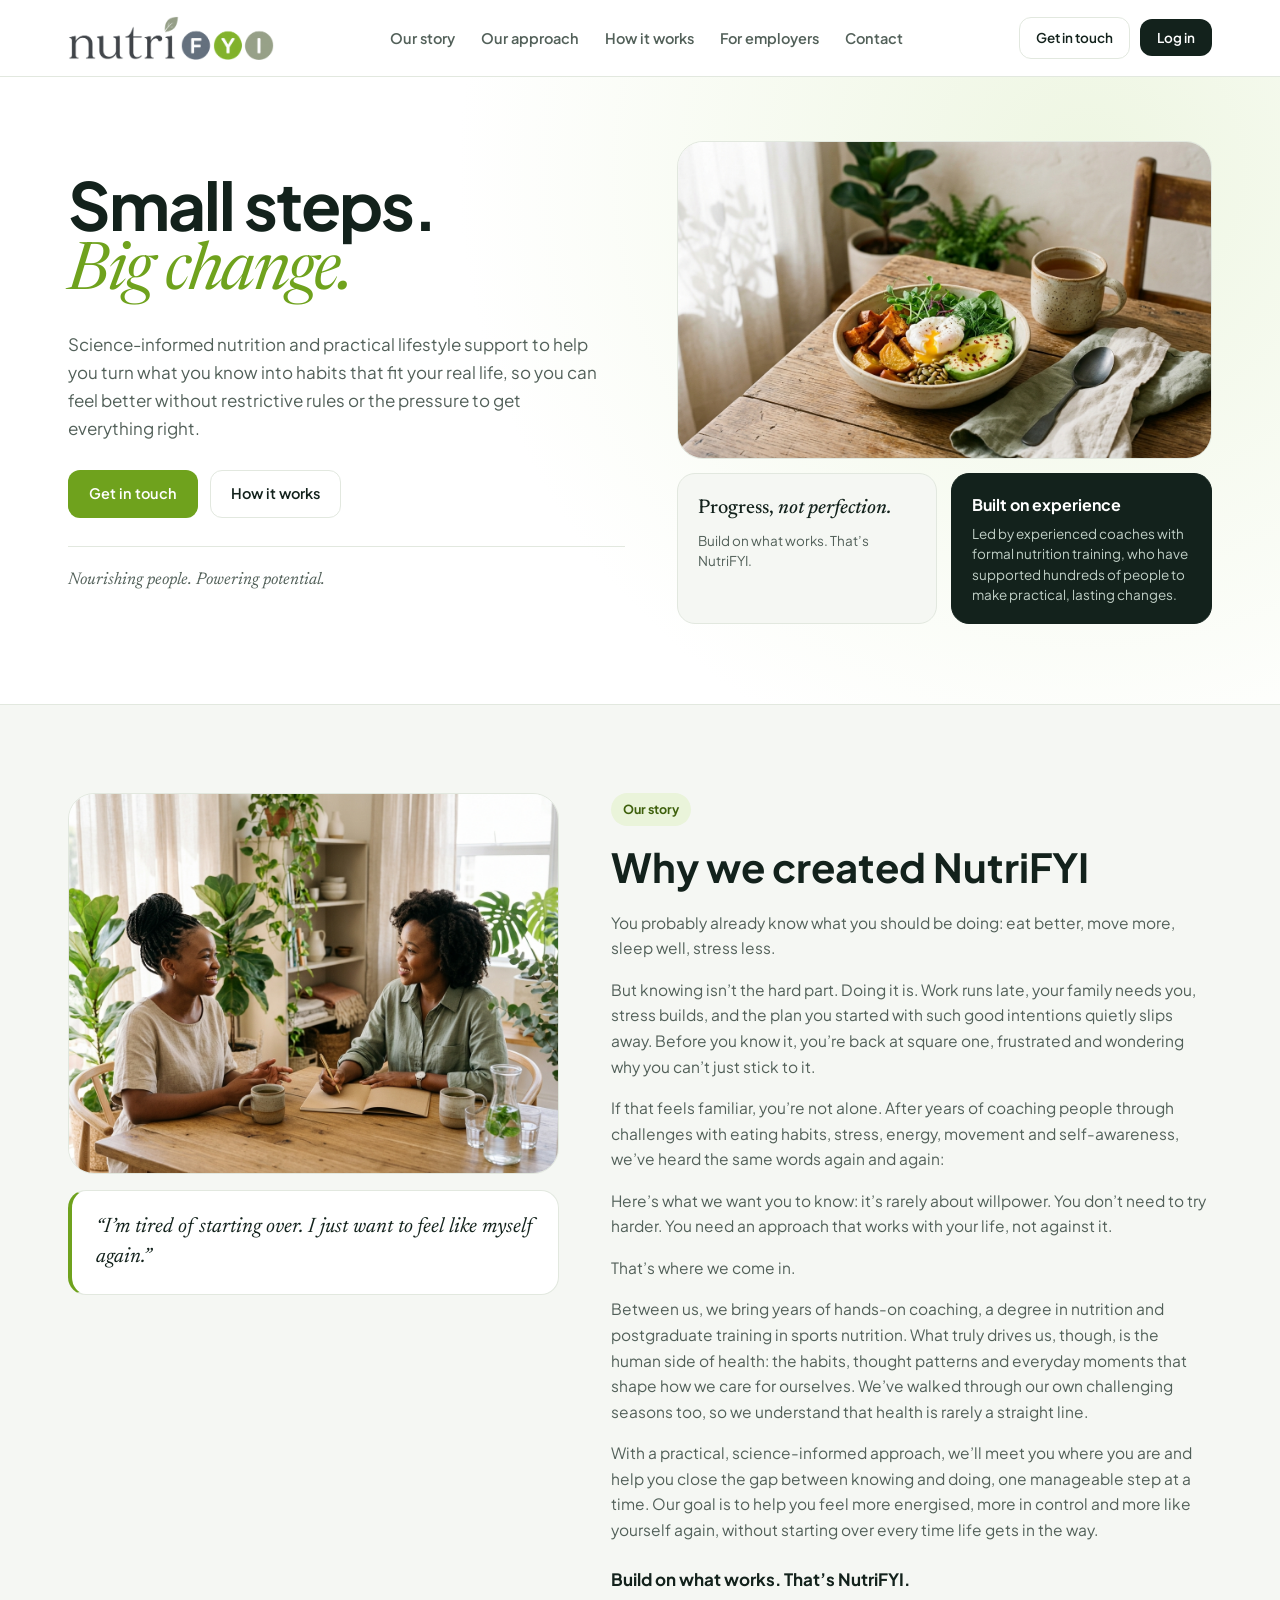
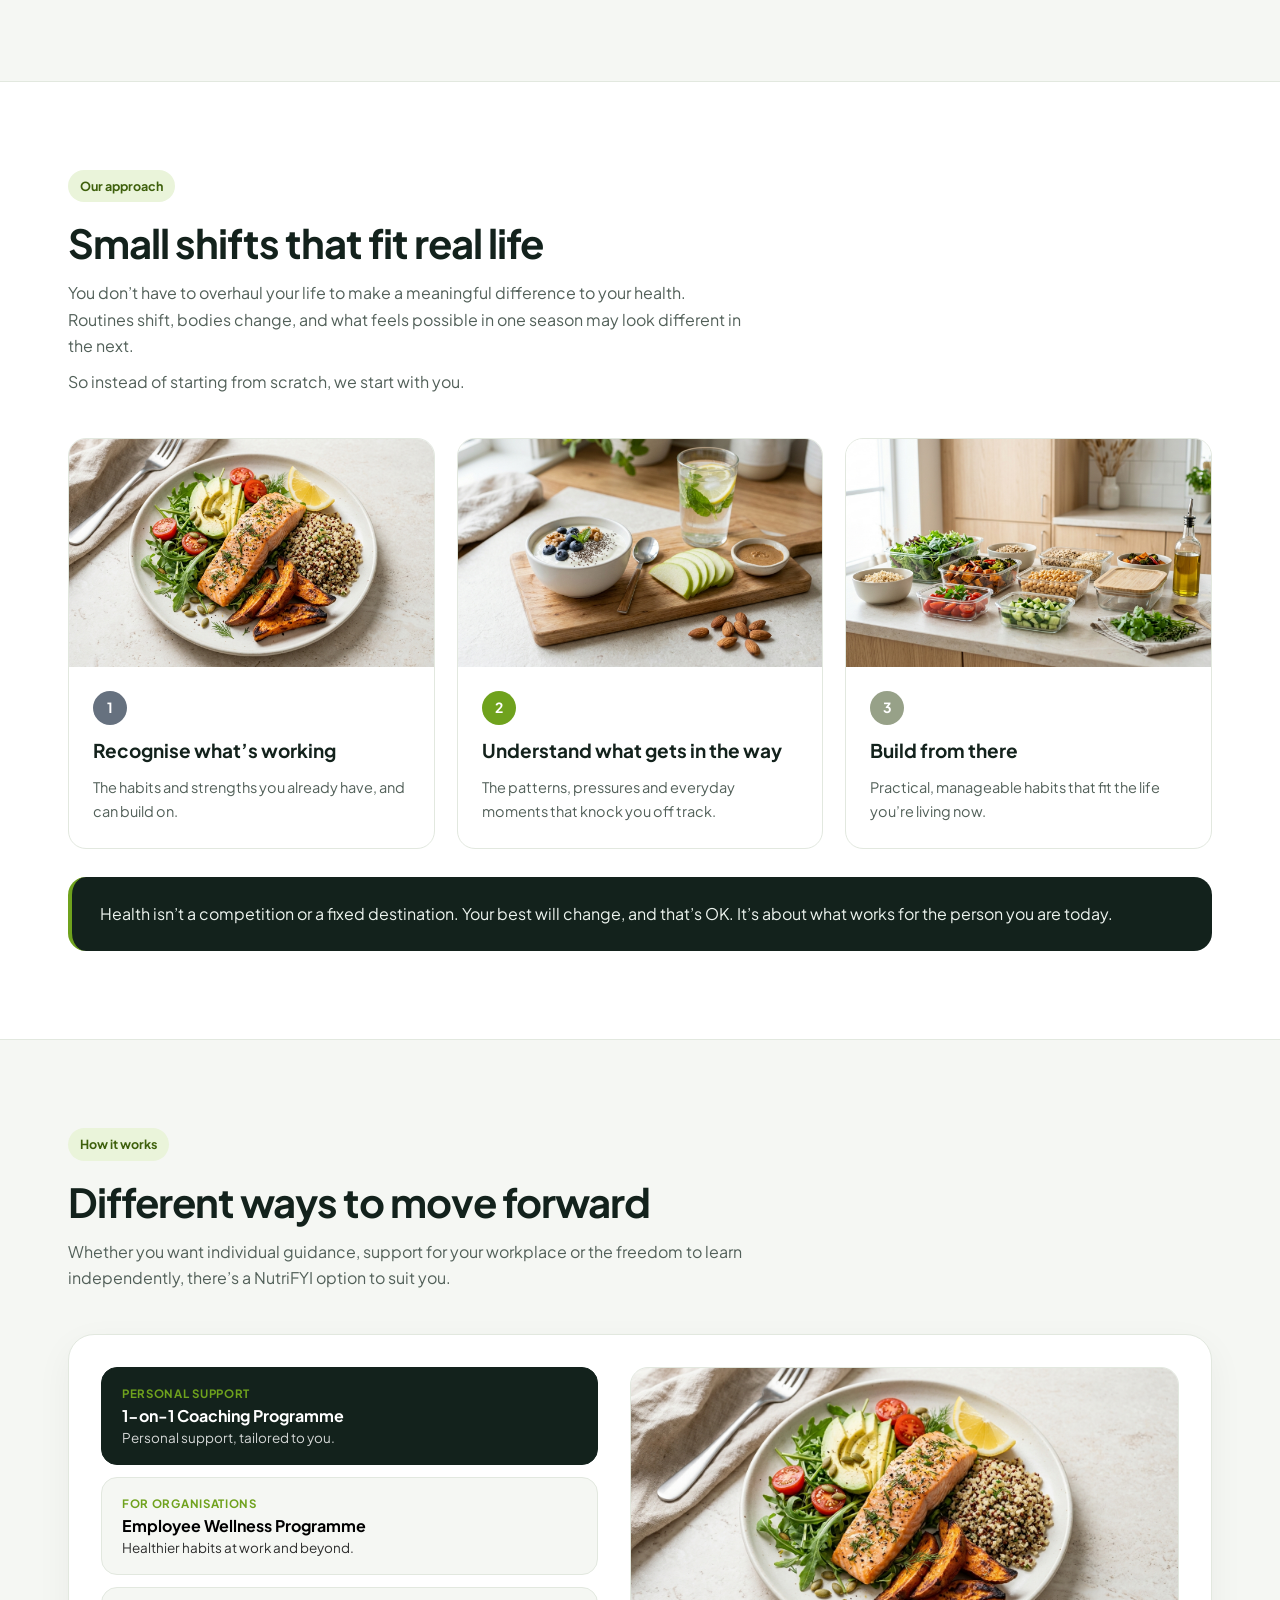
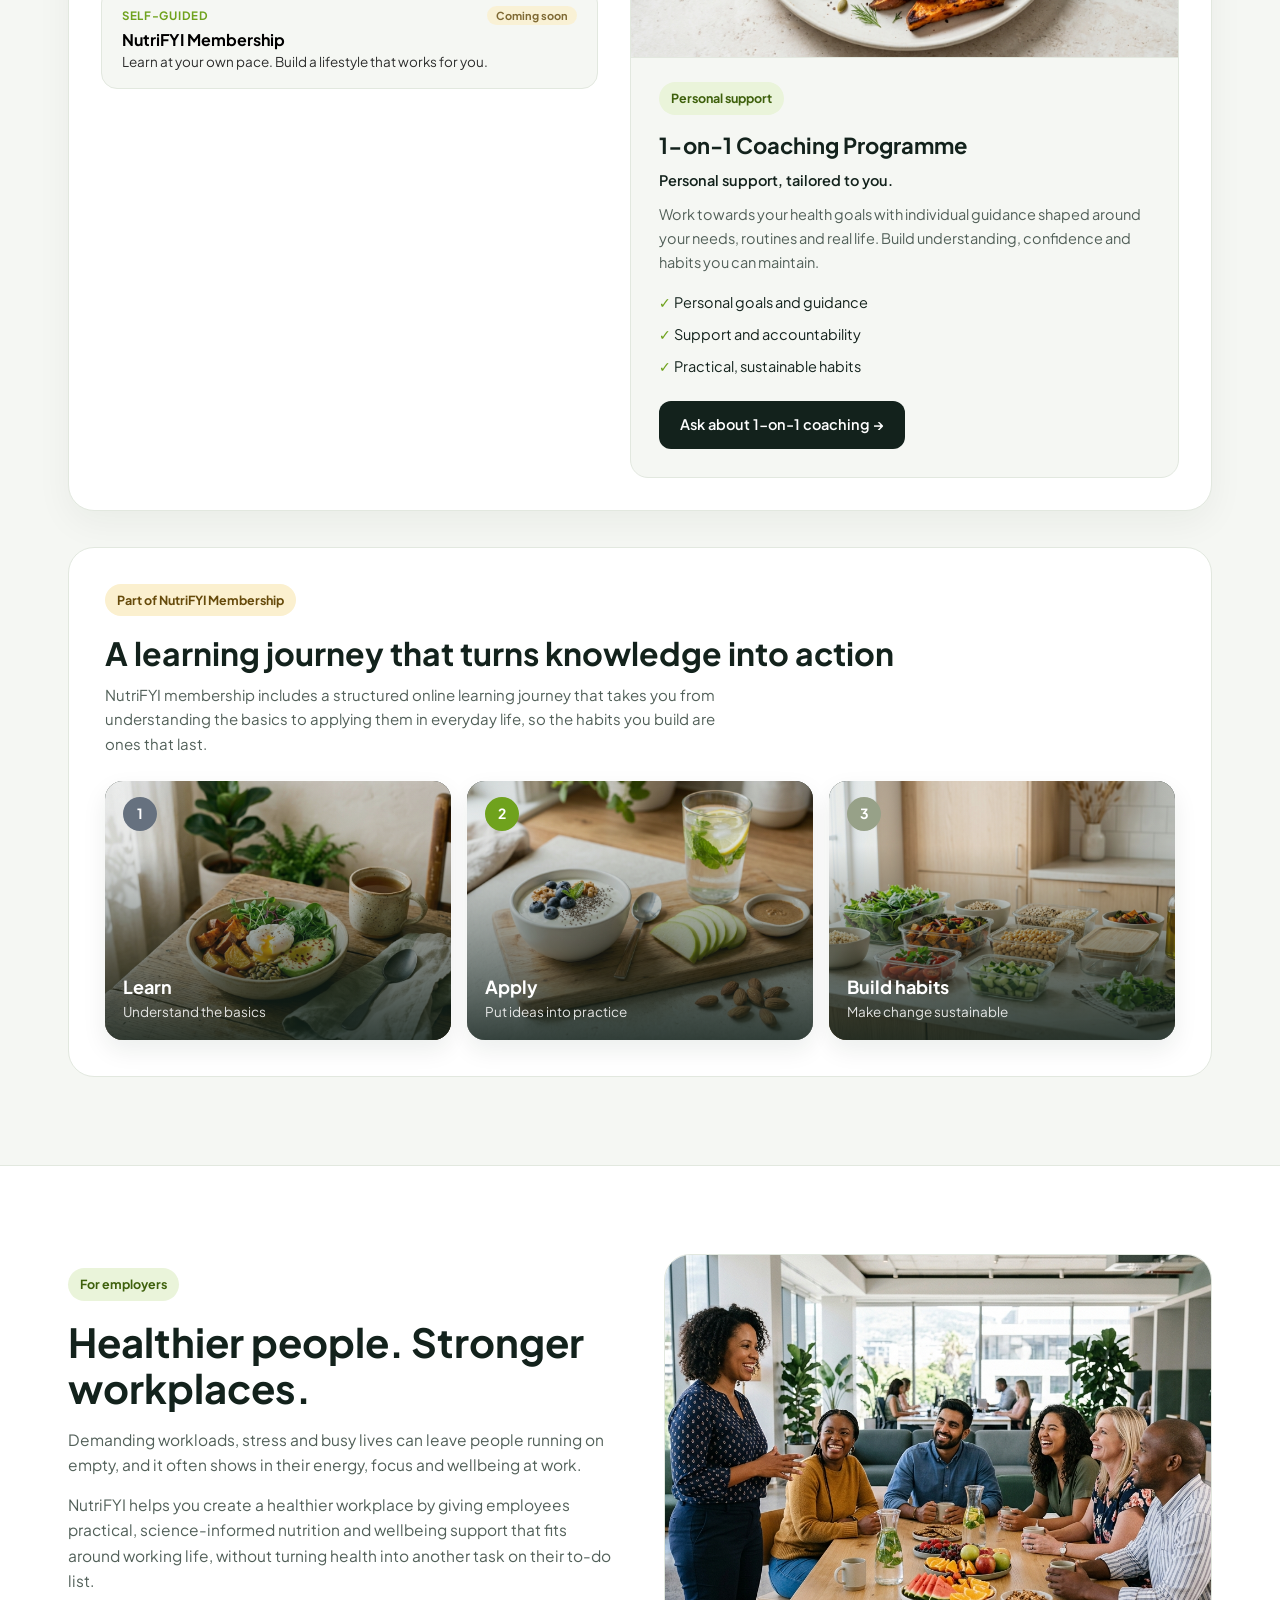
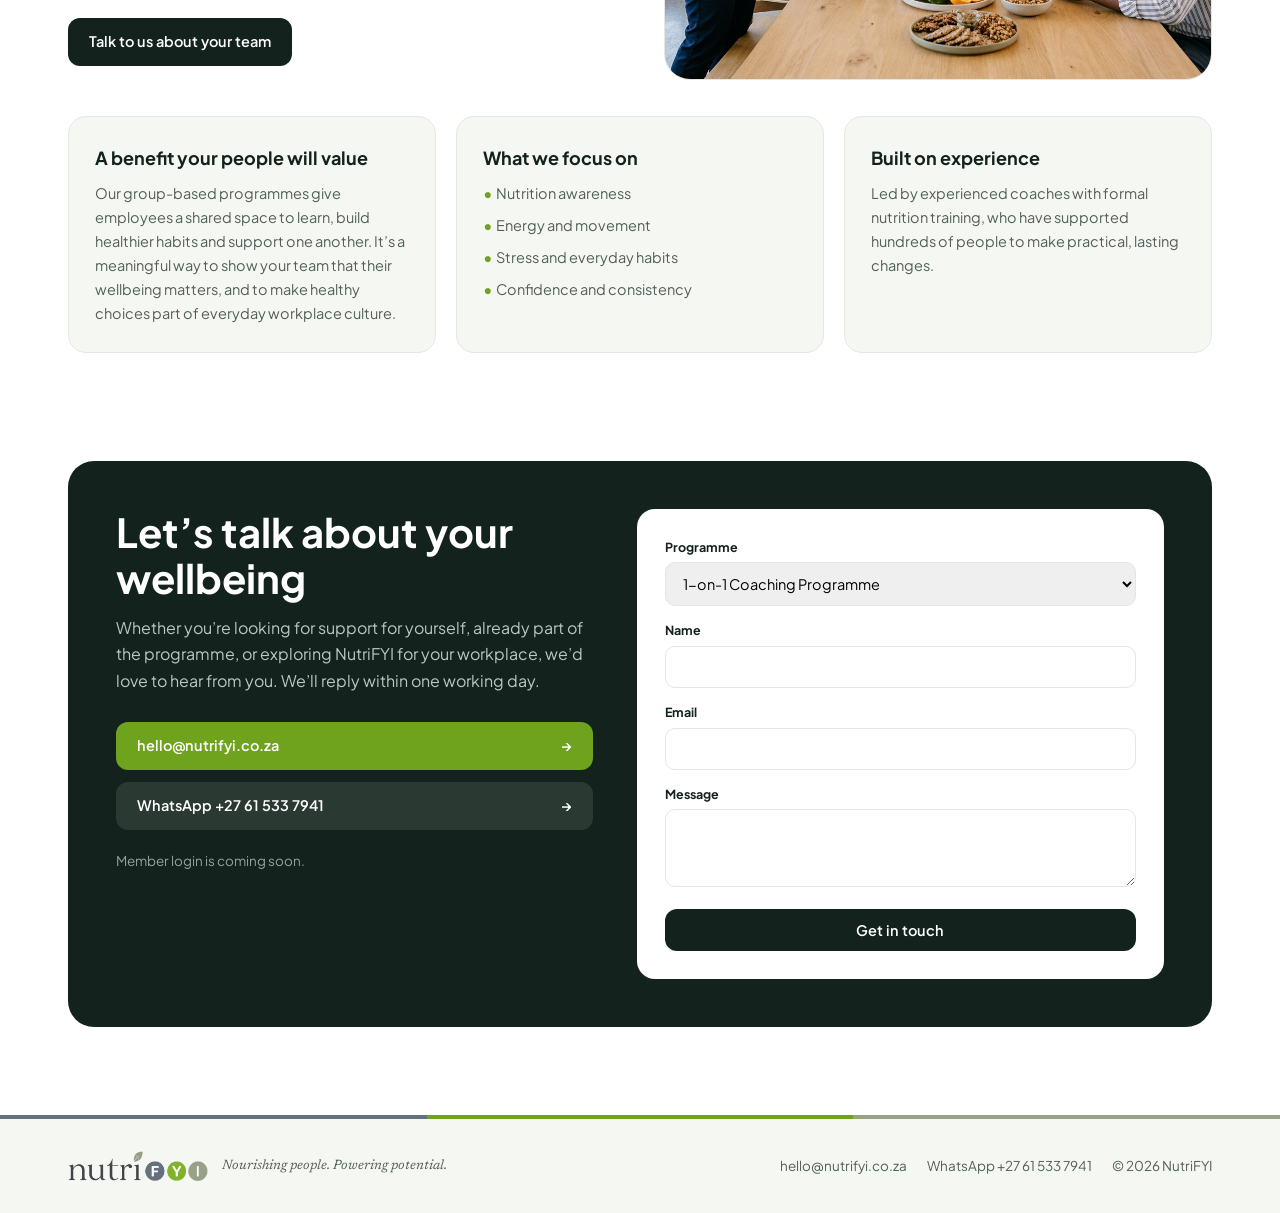
==== commit ea72762d: "Restore hello@nutrifyi.co.za on public site (Netlify Forms backend only for test email)" ====
--- a/index.html
+++ b/index.html
@@ -302,9 +302,8 @@
             <h2>Let’s talk about your wellbeing</h2>
             <p style="margin-bottom: 28px;">Whether you’re looking for support for yourself, already part of the programme, or exploring NutriFYI for your workplace, we’d love to hear from you. We’ll reply within one working day.</p>
             <div class="contact-channels">
-              <!-- Temporary test email — update to hello@nutrifyi.co.za before final launch -->
-              <a href="mailto:webs4biz.lab@gmail.com" class="btn btn-leaf" style="justify-content: space-between;">
-                <span>webs4biz.lab@gmail.com</span><span>→</span>
+              <a href="mailto:hello@nutrifyi.co.za" class="btn btn-leaf" style="justify-content: space-between;">
+                <span>hello@nutrifyi.co.za</span><span>→</span>
               </a>
               <a href="https://wa.me/27615337941" target="_blank" rel="noopener noreferrer" class="btn btn-whatsapp">
                 <span>WhatsApp +27 61 533 7941</span><span>→</span>
@@ -362,8 +361,7 @@
         <em class="serif">Nourishing people. Powering potential.</em>
       </div>
       <div class="footer-links">
-        <!-- Temporary test email — update to hello@nutrifyi.co.za before final launch -->
-        <a href="mailto:webs4biz.lab@gmail.com">webs4biz.lab@gmail.com</a>
+        <a href="mailto:hello@nutrifyi.co.za">hello@nutrifyi.co.za</a>
         <a href="https://wa.me/27615337941" target="_blank" rel="noopener noreferrer">WhatsApp +27 61 533 7941</a>
         <span>© 2026 NutriFYI</span>
       </div>
